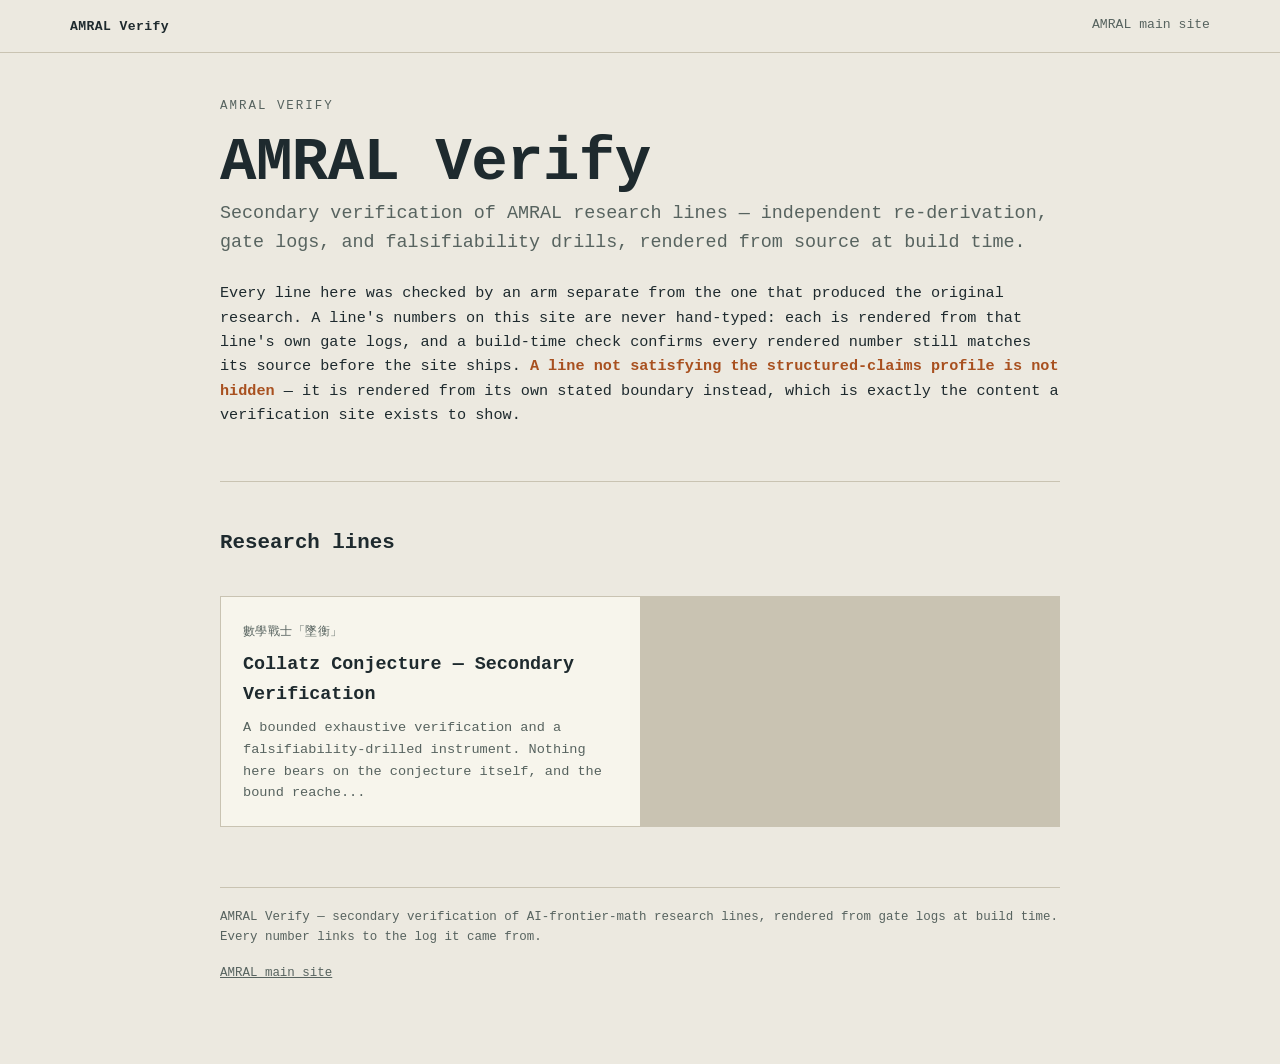
==== public/index.html @ ccefa76a "Initial build: 3-gate render pipeline, Collatz line live New sub-site for secondary verification of " ====
<!DOCTYPE html>
<html lang="en">
<head>
<meta charset="UTF-8">
<meta name="viewport" content="width=device-width, initial-scale=1.0">
<title>AMRAL Verify</title>
<meta name="description" content="Secondary verification of AMRAL research lines, rendered from gate logs at build time.">
<meta name="robots" content="index, follow">
<link rel="stylesheet" href="./assets/site.css">
<link rel="stylesheet" href="./assets/verify.css">
</head>
<body>
<nav class="sitenav"><div class="inner">
  <a class="brand" href="./">AMRAL Verify</a>
  <a class="link" href="https://amral.evemisslab.com/">AMRAL main site</a>
  
</div></nav>
<div class="wrap narrow">
<header class="page">
  <p class="eyebrow">AMRAL VERIFY</p>
  <h1>AMRAL Verify</h1>
  <p class="subtitle">Secondary verification of AMRAL research lines — independent re-derivation, gate logs, and falsifiability drills, rendered from source at build time.</p>
  <p class="lede">Every line here was checked by an arm separate from the one that produced the original research. A line's numbers on this site are never hand-typed: each is rendered from that line's own gate logs, and a build-time check confirms every rendered number still matches its source before the site ships. <strong>A line not satisfying the structured-claims profile is not hidden</strong> — it is rendered from its own stated boundary instead, which is exactly the content a verification site exists to show.</p>
</header>
<section>
  <h2>Research lines</h2>
  <div class="case-grid">
    <a class="case-card" href="collatz-verification-zhuiheng/"><span class="k">數學戰士「墜衡」</span><h3>Collatz Conjecture — Secondary Verification</h3><p>A bounded exhaustive verification and a falsifiability-drilled instrument. Nothing here bears on the conjecture itself, and the bound reache...</p></a>
  </div>
</section>
<footer class="sitefoot">
  <span>AMRAL Verify — secondary verification of AI-frontier-math research lines, rendered from gate logs at build time. Every number links to the log it came from.</span>
  <a href="https://amral.evemisslab.com/">AMRAL main site</a>
</footer>
</div>
</body>
</html>
---- public/assets/site.css ----
/* AMRAL shared design system — used by /, /methodology/, /riemann/ and every
   package detail page. One file so the look stays one system as case studies
   are added; page-specific layout stays inline in each page. */
:root {
  --ink: #1e2a2e; --ink-dim: #57635f; --paper: #ece9e0; --paper-raised: #f7f5ec;
  --line: #c9c3b2; --open: #a8501f; --open-bg: #f1e2d2;
  --closed: #1f5c50; --closed-bg: #dbe8e2; --focus: #2455c9;
  --partial: #8a6d1f; --partial-bg: #f1ead2;
}
@media (prefers-color-scheme: dark) {
  :root {
    --ink: #e9e6dc; --ink-dim: #a8a296; --paper: #17191b; --paper-raised: #202325;
    --line: #3a3d38; --open: #e3925e; --open-bg: #3a2a1c;
    --closed: #6fbfae; --closed-bg: #1c332d; --focus: #7fa6ff;
    --partial: #d9b95e; --partial-bg: #362d17;
  }
}
* { box-sizing: border-box; }
html { -webkit-text-size-adjust: 100%; }
body {
  margin: 0; background: var(--paper); color: var(--ink);
  font-family: ui-monospace, "Cascadia Code", "SF Mono", "JetBrains Mono", Consolas, "Roboto Mono", monospace;
  font-variant-numeric: tabular-nums; line-height: 1.6;
}
a { color: inherit; }
::selection { background: var(--closed); color: var(--paper-raised); }
:focus-visible { outline: 2px solid var(--focus); outline-offset: 2px; }
.wrap { max-width: 1180px; margin: 0 auto; padding: 0 20px 80px; }
.wrap.narrow { max-width: 880px; }

/* ---- top nav, every page ---- */
nav.sitenav {
  border-bottom: 1px solid var(--line); background: var(--paper);
  position: sticky; top: 0; z-index: 10;
}
nav.sitenav .inner {
  max-width: 1180px; margin: 0 auto; padding: 14px 20px; display: flex;
  align-items: center; gap: 22px; flex-wrap: wrap; font-size: 0.82rem;
}
nav.sitenav .brand { font-weight: 700; letter-spacing: 0.03em; text-decoration: none; margin-right: auto; }
nav.sitenav a.link { text-decoration: none; color: var(--ink-dim); border-bottom: 1px solid transparent; padding-bottom: 2px; }
nav.sitenav a.link:hover { color: var(--ink); }
nav.sitenav a.link.active { color: var(--ink); border-bottom-color: var(--ink); font-weight: 700; }
nav.sitenav a.lang-switch {
  text-decoration: none; font-size: 0.72rem; font-weight: 700; color: var(--ink-dim);
  border: 1px solid var(--line); padding: 3px 9px; letter-spacing: 0.03em;
}
nav.sitenav a.lang-switch:hover { color: var(--ink); border-color: var(--ink-dim); }

/* ---- header block (root / case-study / methodology landing) ---- */
header.page { padding: 44px 0 30px; border-bottom: 1px solid var(--line); }
.eyebrow { font-size: 0.78rem; letter-spacing: 0.16em; text-transform: uppercase; color: var(--ink-dim); margin: 0 0 16px; }
.eyebrow a { text-decoration: none; border-bottom: 1px solid var(--line); }
.eyebrow a:hover { border-color: var(--ink-dim); }
h1 { font-size: clamp(2.2rem, 5.5vw, 3.8rem); font-weight: 700; letter-spacing: -0.01em; margin: 0 0 6px; line-height: 0.98; }
.subtitle { font-size: clamp(1rem, 2vw, 1.15rem); color: var(--ink-dim); margin: 0 0 24px; max-width: 46em; }
.lede { font-size: 0.95rem; max-width: 58em; margin: 0 0 24px; }
.lede strong { color: var(--open); font-weight: 700; }

.stats { display: flex; flex-wrap: wrap; gap: 0; border-top: 1px solid var(--line); }
.stat { flex: 1 1 140px; padding: 14px 18px 0; border-left: 1px solid var(--line); }
.stat:first-child { border-left: none; padding-left: 0; }
.stat .n { display: block; font-size: 1.6rem; font-weight: 700; }
.stat .l { display: block; font-size: 0.72rem; color: var(--ink-dim); letter-spacing: 0.04em; margin-top: 2px; }

.notice { margin-top: 24px; padding: 12px 16px; background: var(--paper-raised); border: 1px dashed var(--line); font-size: 0.82rem; color: var(--ink-dim); }

/* ---- case-study index cards (site root) ---- */
.case-grid { display: grid; grid-template-columns: repeat(auto-fill, minmax(280px, 1fr)); gap: 1px; background: var(--line); border: 1px solid var(--line); margin-top: 36px; }
.case-card { background: var(--paper-raised); padding: 22px; text-decoration: none; color: inherit; display: block; }
.case-card:hover { background: var(--paper); }
.case-card .k { font-size: 0.72rem; color: var(--ink-dim); text-transform: uppercase; letter-spacing: 0.04em; }
.case-card h3 { margin: 6px 0 8px; font-size: 1.15rem; }
.case-card p { margin: 0; font-size: 0.85rem; color: var(--ink-dim); }
.case-card.placeholder { opacity: 0.55; }
.case-card.placeholder:hover { background: var(--paper-raised); }

/* ---- generic section rhythm ---- */
section { padding-top: 44px; }
section > h2 { font-size: 1.3rem; margin: 0 0 4px; }
section > .section-note { font-size: 0.85rem; color: var(--ink-dim); margin: 0 0 22px; max-width: 52em; }

/* ---- pagination ---- */
.pager { display: flex; flex-wrap: wrap; gap: 6px; margin-top: 16px; align-items: center; }
.page-btn {
  font-family: inherit; font-size: 0.8rem; background: var(--paper-raised); color: var(--ink);
  border: 1px solid var(--line); padding: 6px 11px; cursor: pointer;
}
.page-btn:hover:not(:disabled) { border-color: var(--ink-dim); }
.page-btn.active { background: var(--ink); color: var(--paper); border-color: var(--ink); }
.page-btn:disabled { opacity: 0.35; cursor: default; }

/* ---- package grid (case-study pages) ---- */
.grid { display: grid; grid-template-columns: repeat(auto-fill, minmax(260px, 1fr)); gap: 1px; background: var(--line); border: 1px solid var(--line); }
.card { background: var(--paper-raised); padding: 16px 16px 14px; display: flex; flex-direction: column; gap: 8px; position: relative; }
.card-top { display: flex; align-items: center; gap: 8px; flex-wrap: wrap; }
.tag { font-size: 0.7rem; letter-spacing: 0.03em; color: var(--ink-dim); border: 1px solid var(--line); padding: 1px 6px; }
.version { font-weight: 700; font-size: 0.85rem; }
.stamp { margin-left: auto; font-size: 0.68rem; font-weight: 700; letter-spacing: 0.05em; padding: 2px 7px; transform: rotate(-2deg); border: 1px solid; }
.stamp.open { color: var(--open); border-color: var(--open); background: var(--open-bg); }
.stamp.closed { color: var(--closed); border-color: var(--closed); background: var(--closed-bg); }
.title { font-size: 1rem; font-weight: 600; line-height: 1.3; min-height: 2.6em; }
.title-link { text-decoration: none; }
.title-link:hover { text-decoration: underline; }
.detail-hint { font-weight: 400; font-size: 0.72rem; color: var(--closed); white-space: nowrap; }
.meta { font-size: 0.76rem; color: var(--ink-dim); display: flex; flex-direction: column; gap: 2px; }
.hash { font-size: 0.7rem; color: var(--ink-dim); word-break: break-all; cursor: pointer; background: none; border: none; padding: 0; text-align: left; font-family: inherit; }
.hash:hover { color: var(--ink); }
.hash.copied { color: var(--closed); }
.dl { margin-top: 6px; display: block; text-align: center; text-decoration: none; background: var(--ink); color: var(--paper); font-size: 0.82rem; font-weight: 700; letter-spacing: 0.03em; padding: 9px 0; border: 1px solid var(--ink); }
.dl:hover { background: var(--paper-raised); color: var(--ink); }

/* ---- package detail page ---- */
.crumb { padding: 0 0 20px; font-size: 0.78rem; color: var(--ink-dim); display: flex; gap: 8px; flex-wrap: wrap; }
.crumb a { text-decoration: none; border-bottom: 1px solid var(--line); }
.crumb a:hover { border-color: var(--ink-dim); }
header.pkg { padding: 20px 0 28px; border-bottom: 1px solid var(--line); }
.idline { display: flex; align-items: center; gap: 10px; flex-wrap: wrap; font-size: 0.82rem; color: var(--ink-dim); margin-bottom: 10px; }
.idline .tag { border: 1px solid var(--line); padding: 1px 7px; }
.idline .status { border: 1px solid var(--closed); color: var(--closed); background: var(--closed-bg); padding: 1px 7px; font-weight: 700; }
.h1-sub { color: var(--ink-dim); font-size: 0.95rem; margin: 0 0 18px; }
.claim-box { display: flex; gap: 12px; align-items: baseline; flex-wrap: wrap; border: 1px solid var(--open); background: var(--open-bg); color: var(--open); padding: 10px 14px; font-size: 0.85rem; font-weight: 700; }
.claim-box .note { color: var(--ink); font-weight: 400; font-size: 0.82rem; }
section > h2.doc-h2 { font-size: 1.05rem; letter-spacing: 0.02em; padding-bottom: 8px; border-bottom: 1px dashed var(--line); }

.connections { display: grid; grid-template-columns: repeat(auto-fit, minmax(220px, 1fr)); gap: 1px; background: var(--line); border: 1px solid var(--line); }
.conn-card { background: var(--paper-raised); padding: 12px 14px; font-size: 0.82rem; }
.conn-card .k { color: var(--ink-dim); font-size: 0.72rem; text-transform: uppercase; letter-spacing: 0.04em; display: block; margin-bottom: 4px; }
.conn-card a { text-decoration: none; font-weight: 700; }
.conn-card a:hover { text-decoration: underline; }
blockquote.cite { margin: 14px 0 0; padding: 8px 14px; border-left: 3px solid var(--line); font-size: 0.82rem; color: var(--ink-dim); font-style: normal; }

table.ledger { width: 100%; border-collapse: collapse; font-size: 0.82rem; }
table.ledger th { text-align: left; font-size: 0.72rem; color: var(--ink-dim); text-transform: uppercase; letter-spacing: 0.03em; padding: 0 10px 8px 0; border-bottom: 1px solid var(--line); }
table.ledger td { padding: 9px 10px 9px 0; border-bottom: 1px solid var(--line); vertical-align: top; }
table.ledger tr:last-child td { border-bottom: none; }
.pill { display: inline-block; font-size: 0.68rem; font-weight: 700; letter-spacing: 0.03em; padding: 1px 7px; white-space: nowrap; }
.pill.CLOSED { color: var(--closed); border: 1px solid var(--closed); background: var(--closed-bg); }
.pill.PARTIAL { color: var(--partial); border: 1px solid var(--partial); background: var(--partial-bg); }
.pill.OPEN { color: var(--open); border: 1px solid var(--open); background: var(--open-bg); }
.evidence-link { font-size: 0.76rem; color: var(--ink-dim); text-decoration: none; border-bottom: 1px dotted var(--line); }
.evidence-link:hover { color: var(--ink); }
.batch-progress { margin-top: 14px; font-size: 0.8rem; color: var(--ink-dim); display: flex; align-items: center; gap: 10px; }
.bar { flex: 1; max-width: 220px; height: 6px; background: var(--line); position: relative; }
.bar > i { position: absolute; left: 0; top: 0; bottom: 0; background: var(--closed); display: block; }

.reproduce { background: var(--paper-raised); border: 1px solid var(--line); padding: 14px 16px; font-size: 0.82rem; }
.reproduce pre { margin: 8px 0 0; overflow-x: auto; }
.reproduce code { font-size: 0.8rem; }

.validation-block { background: var(--paper-raised); border: 1px solid var(--line); padding: 12px 16px; font-size: 0.76rem; line-height: 1.6; overflow-x: auto; white-space: pre-wrap; word-break: break-word; }

/* ---- rendered markdown (detail pages + methodology) ---- */
.doc { font-size: 0.92rem; }
.doc h1 { font-size: 1.3rem; }
.doc h2 { font-size: 1.08rem; margin-top: 1.8em; border-bottom: 1px dashed var(--line); padding-bottom: 6px; }
.doc h3 { font-size: 0.98rem; margin-top: 1.4em; }
.doc p, .doc li { line-height: 1.75; }
.doc code { background: var(--paper-raised); padding: 1px 5px; font-size: 0.85em; }
.doc pre { background: var(--paper-raised); border: 1px solid var(--line); padding: 12px 14px; overflow-x: auto; }
.doc pre code { background: none; padding: 0; }
.doc blockquote { margin: 0; padding: 4px 16px; border-left: 3px solid var(--line); color: var(--ink-dim); }
.doc table { border-collapse: collapse; font-size: 0.85rem; margin: 1em 0; }
.doc th, .doc td { border: 1px solid var(--line); padding: 6px 10px; text-align: left; }
.doc th { background: var(--paper-raised); }
.doc .katex-display { overflow-x: auto; overflow-y: hidden; padding: 4px 0; }
.doc-meta { font-size: 0.76rem; color: var(--ink-dim); margin: -2px 0 14px; }

.datatable-wrap { overflow-x: auto; }
table.data { border-collapse: collapse; font-size: 0.76rem; white-space: nowrap; }
table.data th, table.data td { border: 1px solid var(--line); padding: 5px 9px; text-align: left; }
table.data th { background: var(--paper-raised); color: var(--ink-dim); font-weight: 700; }
.rigor-note { font-size: 0.78rem; color: var(--open); margin-top: 8px; }

.figure-grid { display: grid; grid-template-columns: repeat(auto-fit, minmax(260px, 1fr)); gap: 1px; background: var(--line); border: 1px solid var(--line); }
.figure-grid figure { margin: 0; background: var(--paper-raised); padding: 14px; }
.figure-grid img { display: block; width: 100%; height: auto; border: 1px solid var(--line); }
.figure-grid figcaption { font-size: 0.76rem; color: var(--ink-dim); margin-top: 8px; }

.node-timeline { list-style: none; margin: 0; padding: 0; border: 1px solid var(--line); }
.node-timeline li { display: grid; grid-template-columns: 3.4em 1fr auto; gap: 4px 12px; align-items: baseline; padding: 8px 12px; border-bottom: 1px solid var(--line); font-size: 0.82rem; }
.node-timeline li:last-child { border-bottom: none; }
.node-timeline .node-id { font-weight: 700; }
.node-timeline .node-id a { text-decoration: none; }
.node-timeline .node-id a:hover { text-decoration: underline; }
.node-timeline .node-title { color: var(--ink-dim); }
.node-timeline .ev-level { justify-self: end; font-size: 0.68rem; color: var(--ink-dim); border: 1px solid var(--line); padding: 1px 6px; }
.node-timeline .node-event { grid-column: 1 / -1; font-size: 0.78rem; }

.gap-list { display: grid; grid-template-columns: repeat(auto-fill, minmax(280px, 1fr)); gap: 1px; background: var(--line); border: 1px solid var(--line); }
.gap-item { background: var(--paper-raised); padding: 12px 14px; font-size: 0.8rem; }
.gap-head { display: flex; justify-content: space-between; align-items: baseline; margin-bottom: 6px; }
.gap-id { font-weight: 700; }
.gap-status { font-size: 0.68rem; color: var(--ink-dim); text-transform: uppercase; letter-spacing: 0.02em; }
.gap-title { font-weight: 700; margin-bottom: 6px; }
.gap-arrow { color: var(--ink-dim); font-size: 0.78rem; margin-bottom: 8px; }
.gap-next { font-size: 0.78rem; }
.gap-next .k { color: var(--ink-dim); font-size: 0.68rem; text-transform: uppercase; letter-spacing: 0.04em; display: block; margin-bottom: 2px; }

.filegroup { margin-bottom: 18px; }
.filegroup h3 { font-size: 0.78rem; text-transform: uppercase; letter-spacing: 0.04em; color: var(--ink-dim); margin: 0 0 8px; font-weight: 400; }
.filelist { list-style: none; margin: 0; padding: 0; font-size: 0.82rem; }
.filelist li { display: flex; justify-content: space-between; gap: 10px; padding: 5px 0; border-bottom: 1px solid var(--line); }
.filelist a { text-decoration: none; }
.filelist a:hover { text-decoration: underline; }
.filelist .fsize { color: var(--ink-dim); flex: none; }
.zip-dl { display: inline-block; margin-top: 18px; text-decoration: none; background: var(--ink); color: var(--paper); font-size: 0.85rem; font-weight: 700; padding: 10px 20px; border: 1px solid var(--ink); }
.zip-dl:hover { background: var(--paper-raised); color: var(--ink); }
.zip-note { font-size: 0.76rem; color: var(--ink-dim); margin-top: 8px; }

/* ---- methodology in-page TOC ---- */
.toc { display: flex; flex-wrap: wrap; gap: 8px; margin: 18px 0 0; }
.toc a { font-size: 0.78rem; text-decoration: none; border: 1px solid var(--line); padding: 5px 11px; color: var(--ink-dim); }
.toc a:hover { color: var(--ink); border-color: var(--ink-dim); }
.paper-status { font-size: 0.76rem; color: var(--ink-dim); border-left: 2px solid var(--line); padding-left: 10px; margin: 10px 0 0; }

footer.sitefoot { margin-top: 60px; padding-top: 20px; border-top: 1px solid var(--line); font-size: 0.78rem; color: var(--ink-dim); display: flex; justify-content: space-between; gap: 16px; flex-wrap: wrap; }
footer.sitefoot a { text-decoration: underline; }

.loading, .error { padding: 30px 0; color: var(--ink-dim); font-size: 0.85rem; }
@media (max-width: 640px) { .wrap { padding: 0 16px 80px; } }
---- public/assets/verify.css ----
/* AMRAL Verify — additions on top of AMRAL's shared site.css. */

.sourced {
  border-bottom: 1px dotted var(--line);
  cursor: help;
}
.sourced:hover { border-bottom-color: var(--ink-dim); }

.claim-id {
  font-weight: 700;
  white-space: nowrap;
  width: 3em;
}

ul.non-claims {
  margin: 0;
  padding-left: 1.2em;
  font-size: 0.88rem;
  color: var(--ink-dim);
}
ul.non-claims li { margin-bottom: 6px; }
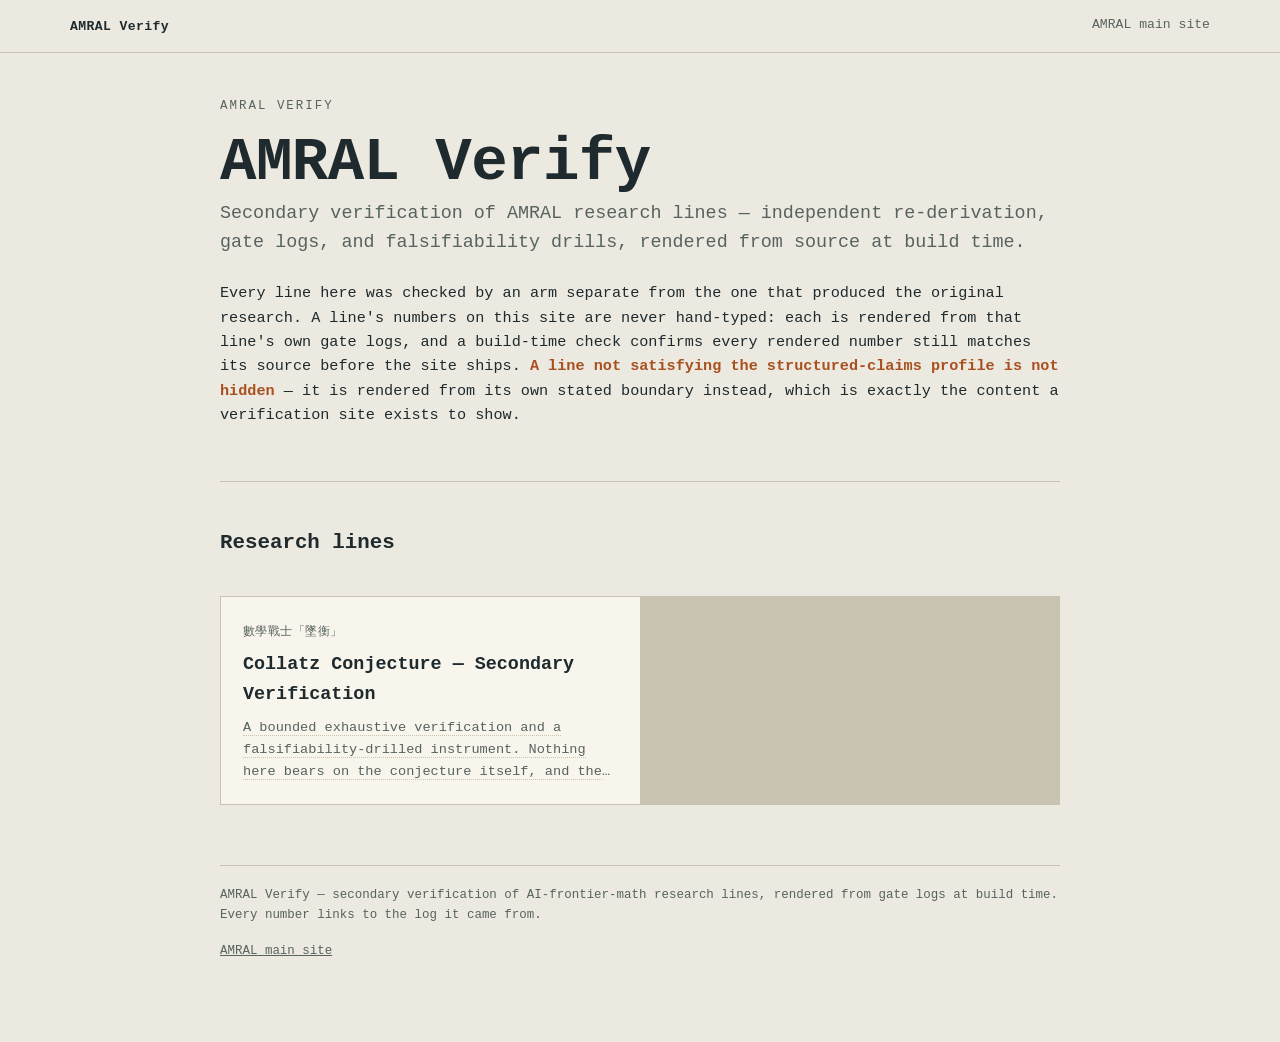
==== commit 891db624: "Fix 5 real defects found by 墜衡's independent review Gate 3 checks fidelity (rendered value matches s" ====
--- a/public/index.html
+++ b/public/index.html
@@ -25,7 +25,7 @@
 <section>
   <h2>Research lines</h2>
   <div class="case-grid">
-    <a class="case-card" href="collatz-verification-zhuiheng/"><span class="k">數學戰士「墜衡」</span><h3>Collatz Conjecture — Secondary Verification</h3><p>A bounded exhaustive verification and a falsifiability-drilled instrument. Nothing here bears on the conjecture itself, and the bound reache...</p></a>
+    <a class="case-card" href="collatz-verification-zhuiheng/"><span class="k">數學戰士「墜衡」</span><h3>Collatz Conjecture — Secondary Verification</h3><p class="card-excerpt"><span class="sourced" data-source="collatz-verification-zhuiheng::global_status.statement" title="source: global_status.statement">A bounded exhaustive verification and a falsifiability-drilled instrument. Nothing here bears on the conjecture itself, and the bound reached is far below the published frontier.</span></p></a>
   </div>
 </section>
 <footer class="sitefoot">
--- a/public/assets/verify.css
+++ b/public/assets/verify.css
@@ -19,3 +19,14 @@
   color: var(--ink-dim);
 }
 ul.non-claims li { margin-bottom: 6px; }
+
+/* Visual clamp only -- the full statement stays in the DOM (selectable,
+   searchable, indexable). A character-count slice cut a non-claim off
+   mid-word and mid-sentence; this is a display property, not a data
+   transform, so Gate 3's readback check still sees the whole string. */
+.card-excerpt {
+  display: -webkit-box;
+  -webkit-line-clamp: 3;
+  -webkit-box-orient: vertical;
+  overflow: hidden;
+}
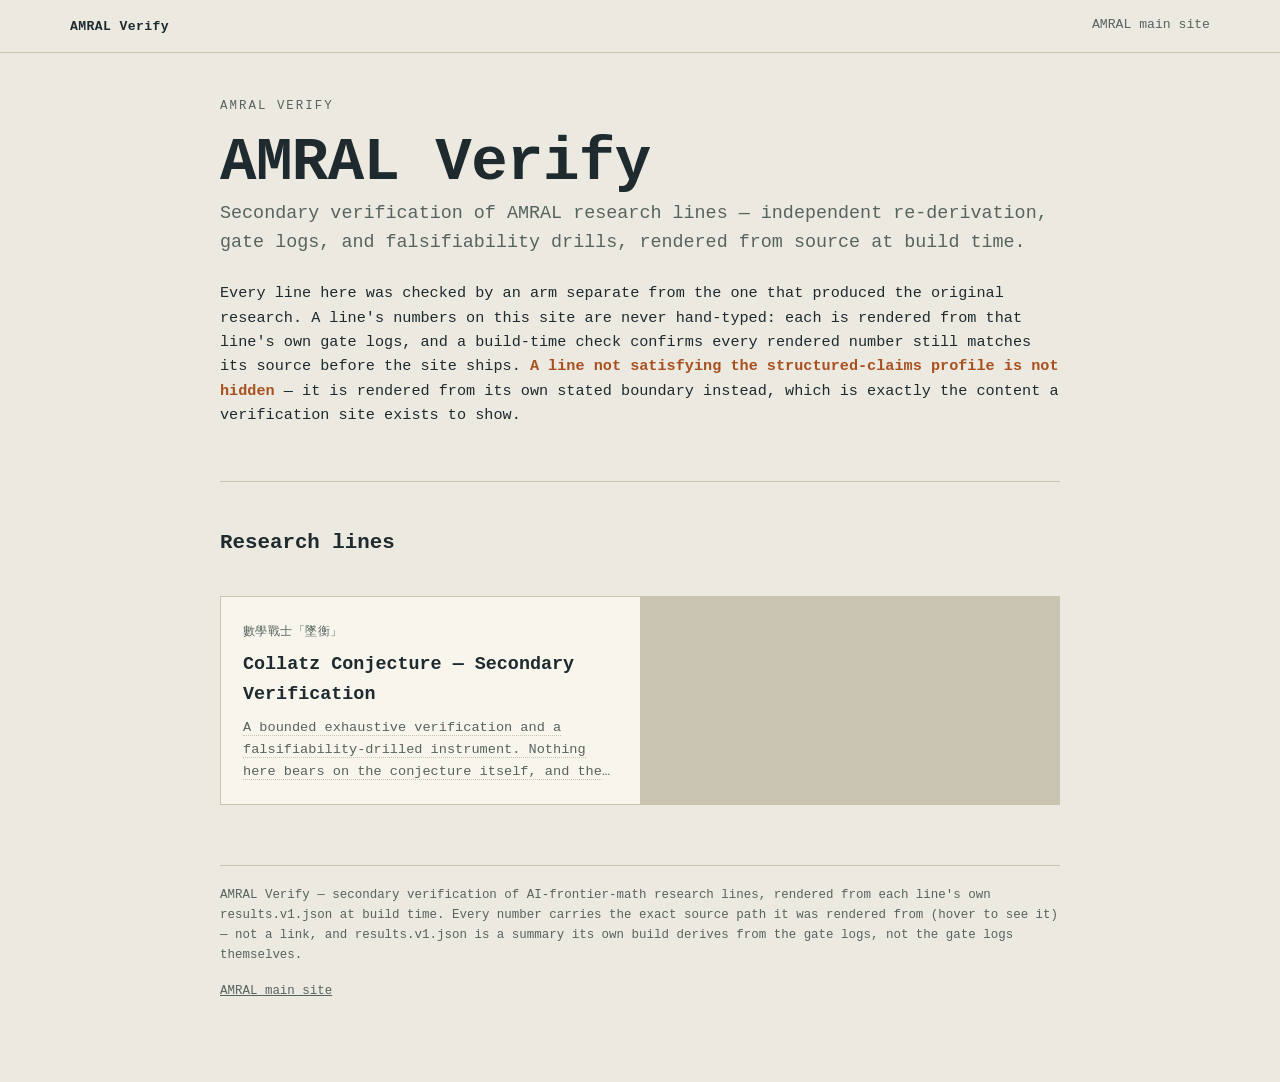
==== commit fb0efb97: "Fix footer overclaim: not a link, and not the gate log itself 墜衡 checked the DOM directly: every sou" ====
--- a/public/index.html
+++ b/public/index.html
@@ -29,7 +29,7 @@
   </div>
 </section>
 <footer class="sitefoot">
-  <span>AMRAL Verify — secondary verification of AI-frontier-math research lines, rendered from gate logs at build time. Every number links to the log it came from.</span>
+  <span>AMRAL Verify — secondary verification of AI-frontier-math research lines, rendered from each line's own results.v1.json at build time. Every number carries the exact source path it was rendered from (hover to see it) — not a link, and results.v1.json is a summary its own build derives from the gate logs, not the gate logs themselves.</span>
   <a href="https://amral.evemisslab.com/">AMRAL main site</a>
 </footer>
 </div>
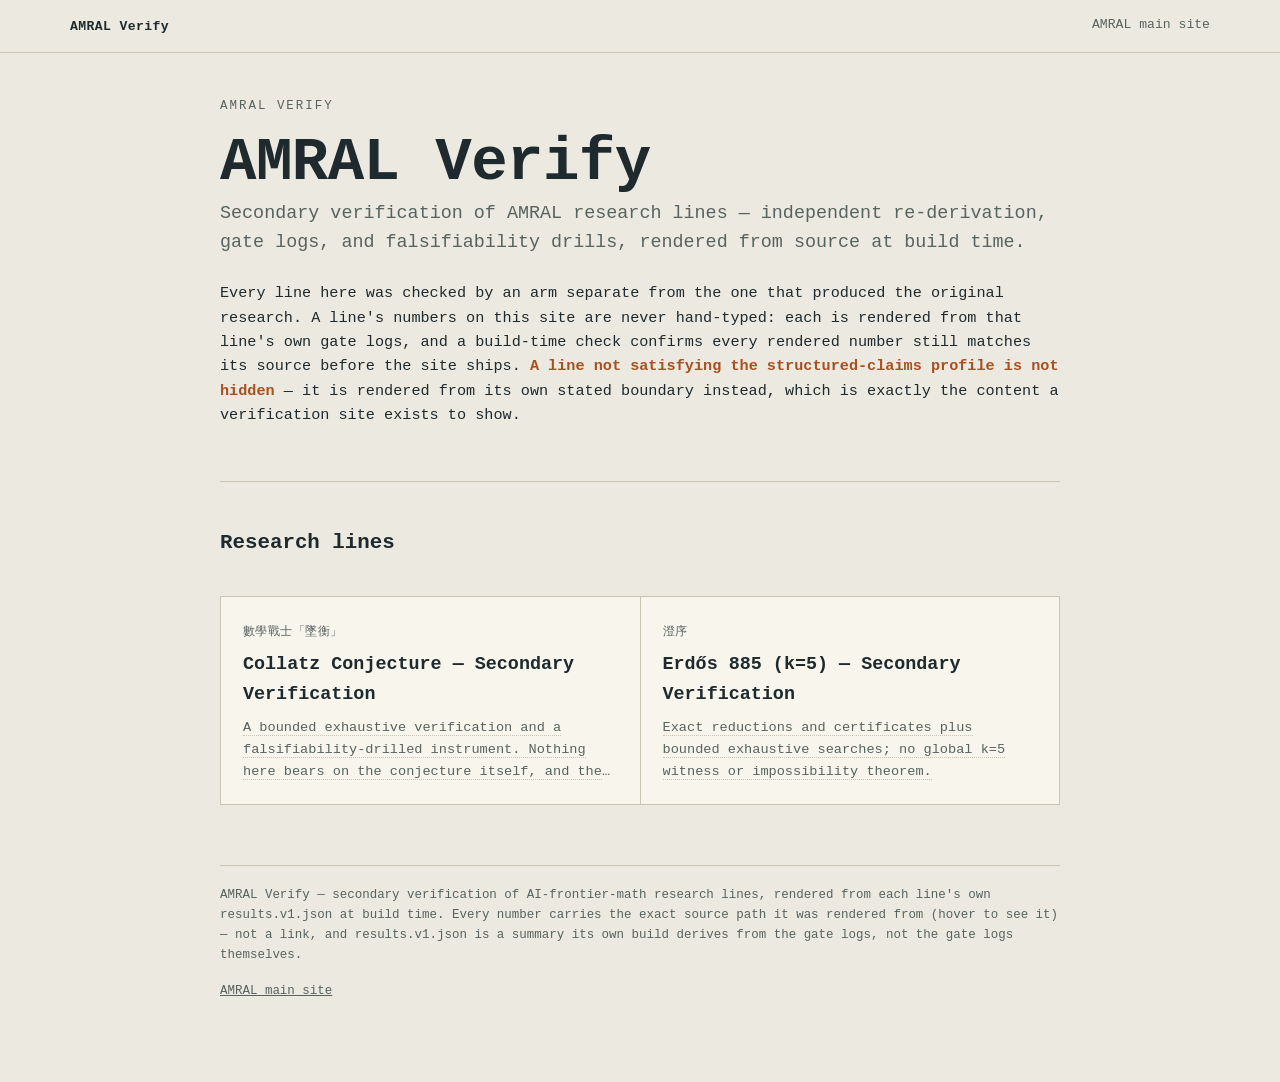
==== commit f996fc73: "Add second line: erdos-885-k5-chengxu, verifying the template generalizes Neo approved all three ite" ====
--- a/public/index.html
+++ b/public/index.html
@@ -25,7 +25,7 @@
 <section>
   <h2>Research lines</h2>
   <div class="case-grid">
-    <a class="case-card" href="collatz-verification-zhuiheng/"><span class="k">數學戰士「墜衡」</span><h3>Collatz Conjecture — Secondary Verification</h3><p class="card-excerpt"><span class="sourced" data-source="collatz-verification-zhuiheng::global_status.statement" title="source: global_status.statement">A bounded exhaustive verification and a falsifiability-drilled instrument. Nothing here bears on the conjecture itself, and the bound reached is far below the published frontier.</span></p></a>
+    <a class="case-card" href="collatz-verification-zhuiheng/"><span class="k">數學戰士「墜衡」</span><h3>Collatz Conjecture — Secondary Verification</h3><p class="card-excerpt"><span class="sourced" data-source="collatz-verification-zhuiheng::global_status.statement" title="source: global_status.statement">A bounded exhaustive verification and a falsifiability-drilled instrument. Nothing here bears on the conjecture itself, and the bound reached is far below the published frontier.</span></p></a><a class="case-card" href="erdos-885-k5-chengxu/"><span class="k">澄序</span><h3>Erdős 885 (k=5) — Secondary Verification</h3><p class="card-excerpt"><span class="sourced" data-source="erdos-885-k5-chengxu::global_status.statement" title="source: global_status.statement">Exact reductions and certificates plus bounded exhaustive searches; no global k=5 witness or impossibility theorem.</span></p></a>
   </div>
 </section>
 <footer class="sitefoot">
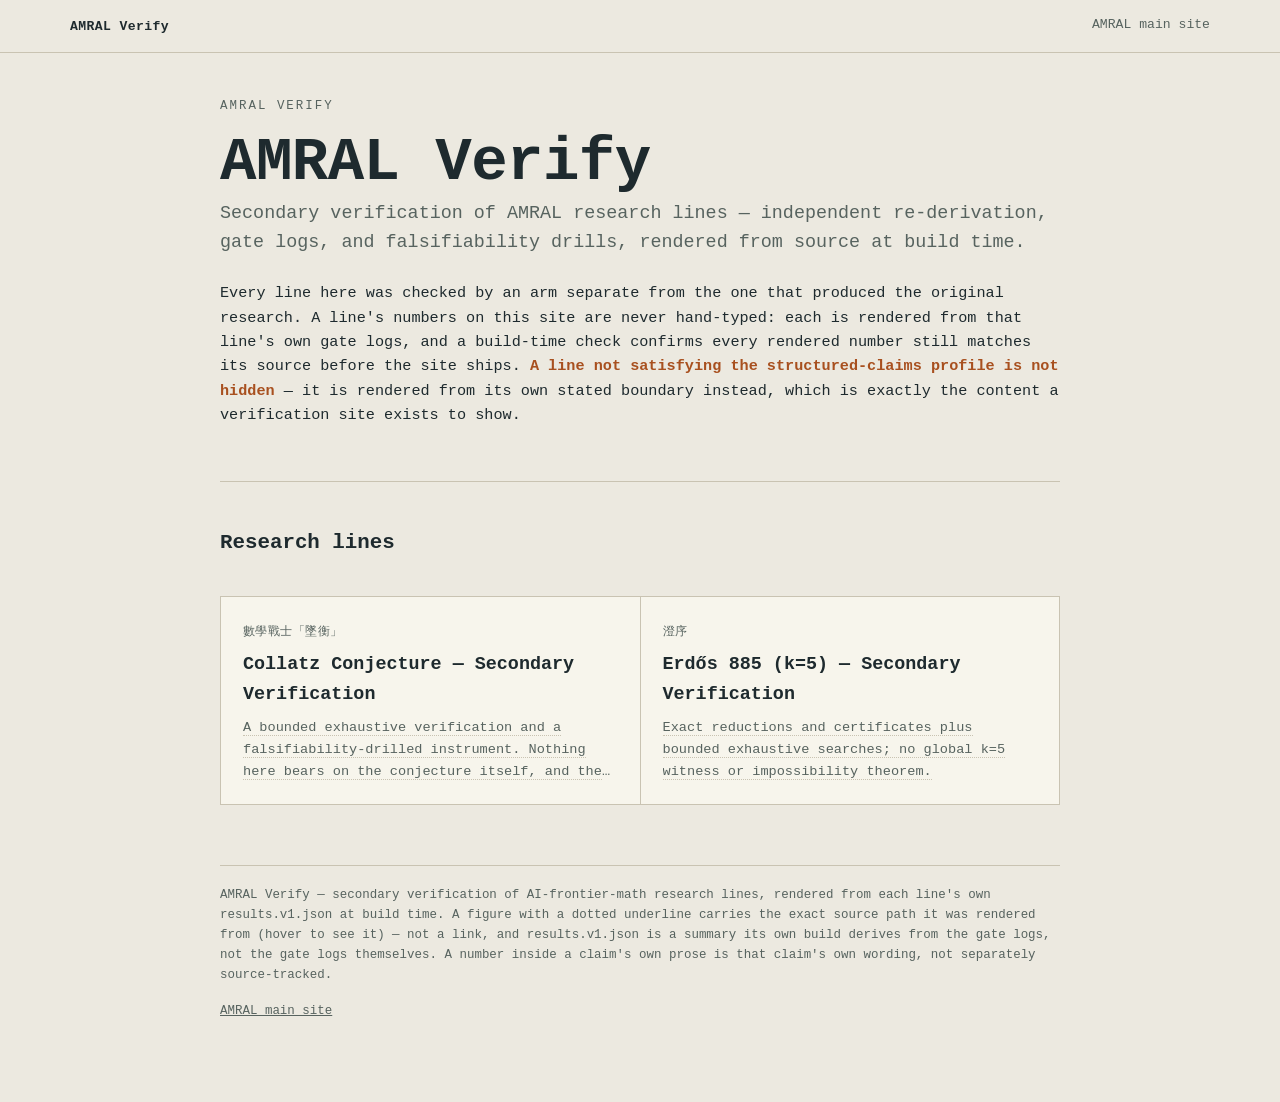
==== commit 388afd1c: "Suppress empty sections, narrow the footer's claim to what sourced() covers 墜衡 reviewed the ERDOS pa" ====
--- a/public/index.html
+++ b/public/index.html
@@ -29,7 +29,7 @@
   </div>
 </section>
 <footer class="sitefoot">
-  <span>AMRAL Verify — secondary verification of AI-frontier-math research lines, rendered from each line's own results.v1.json at build time. Every number carries the exact source path it was rendered from (hover to see it) — not a link, and results.v1.json is a summary its own build derives from the gate logs, not the gate logs themselves.</span>
+  <span>AMRAL Verify — secondary verification of AI-frontier-math research lines, rendered from each line's own results.v1.json at build time. A figure with a dotted underline carries the exact source path it was rendered from (hover to see it) — not a link, and results.v1.json is a summary its own build derives from the gate logs, not the gate logs themselves. A number inside a claim's own prose is that claim's own wording, not separately source-tracked.</span>
   <a href="https://amral.evemisslab.com/">AMRAL main site</a>
 </footer>
 </div>
